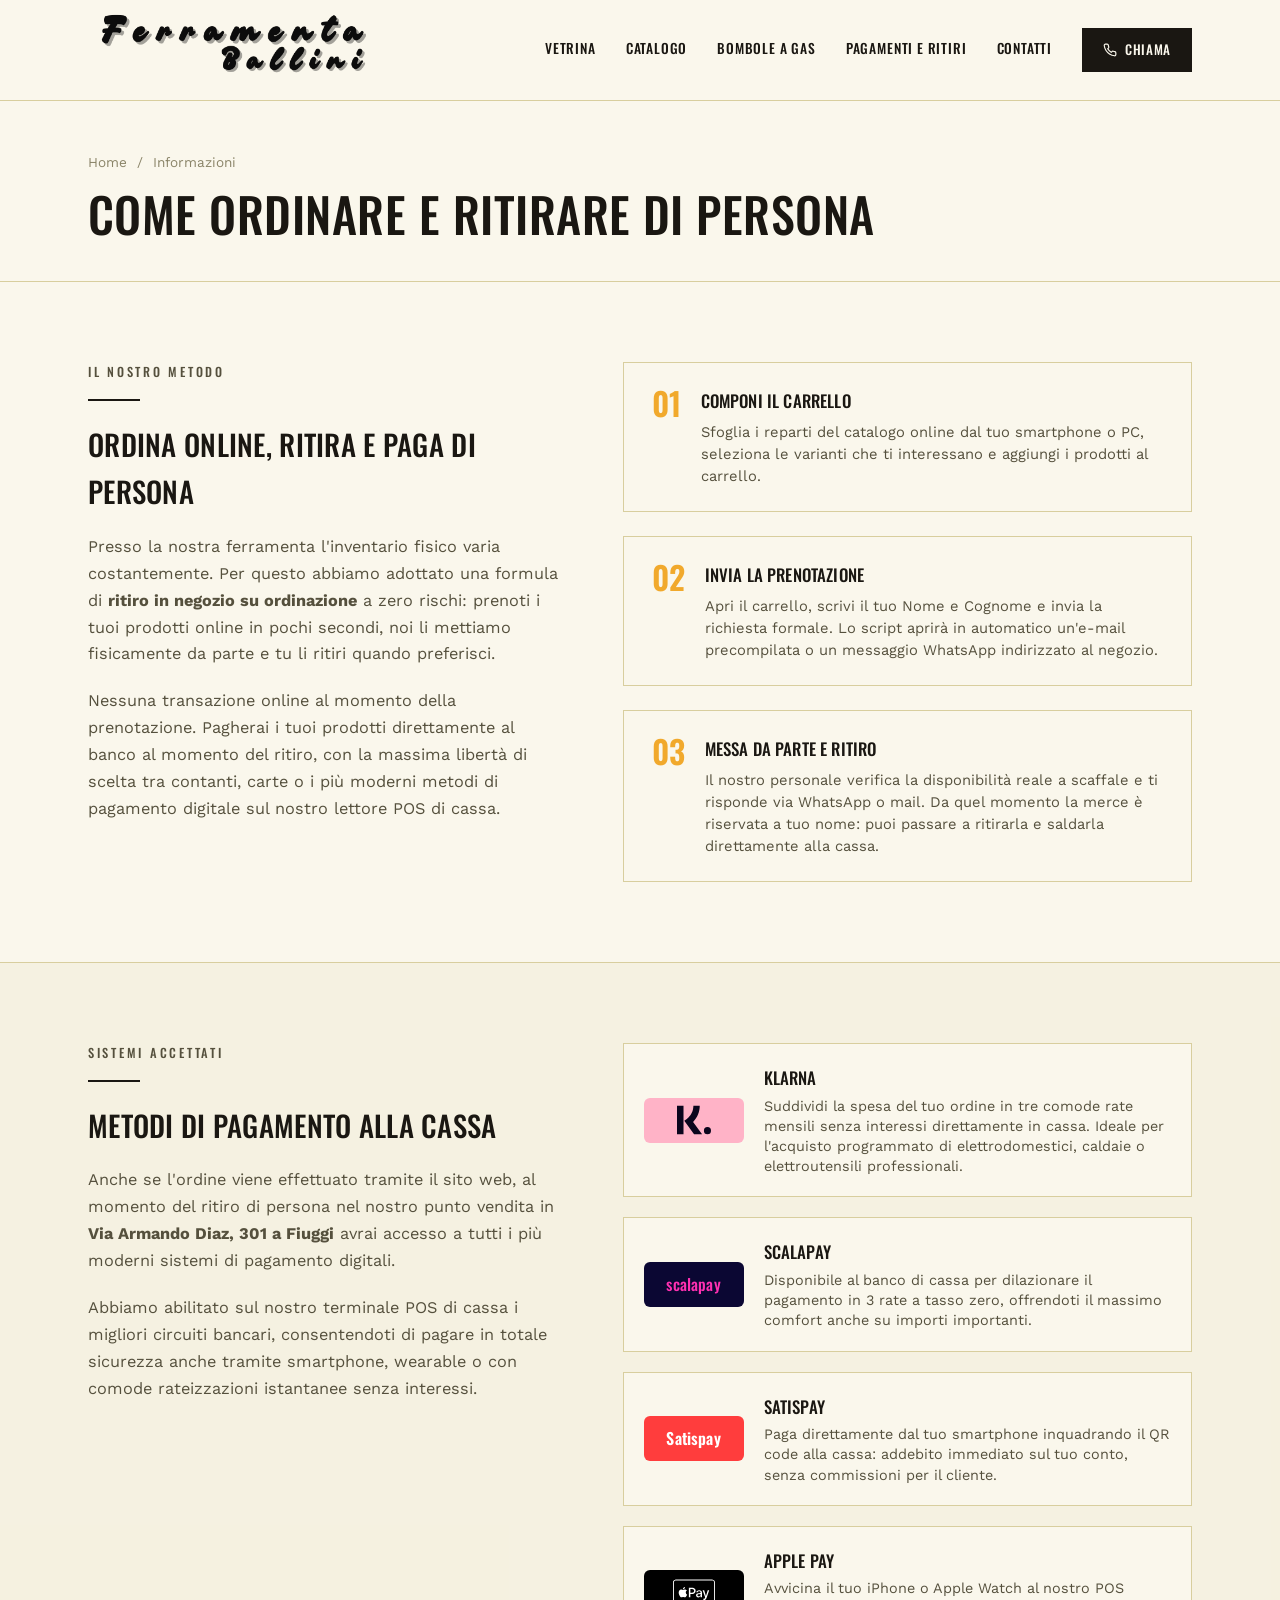
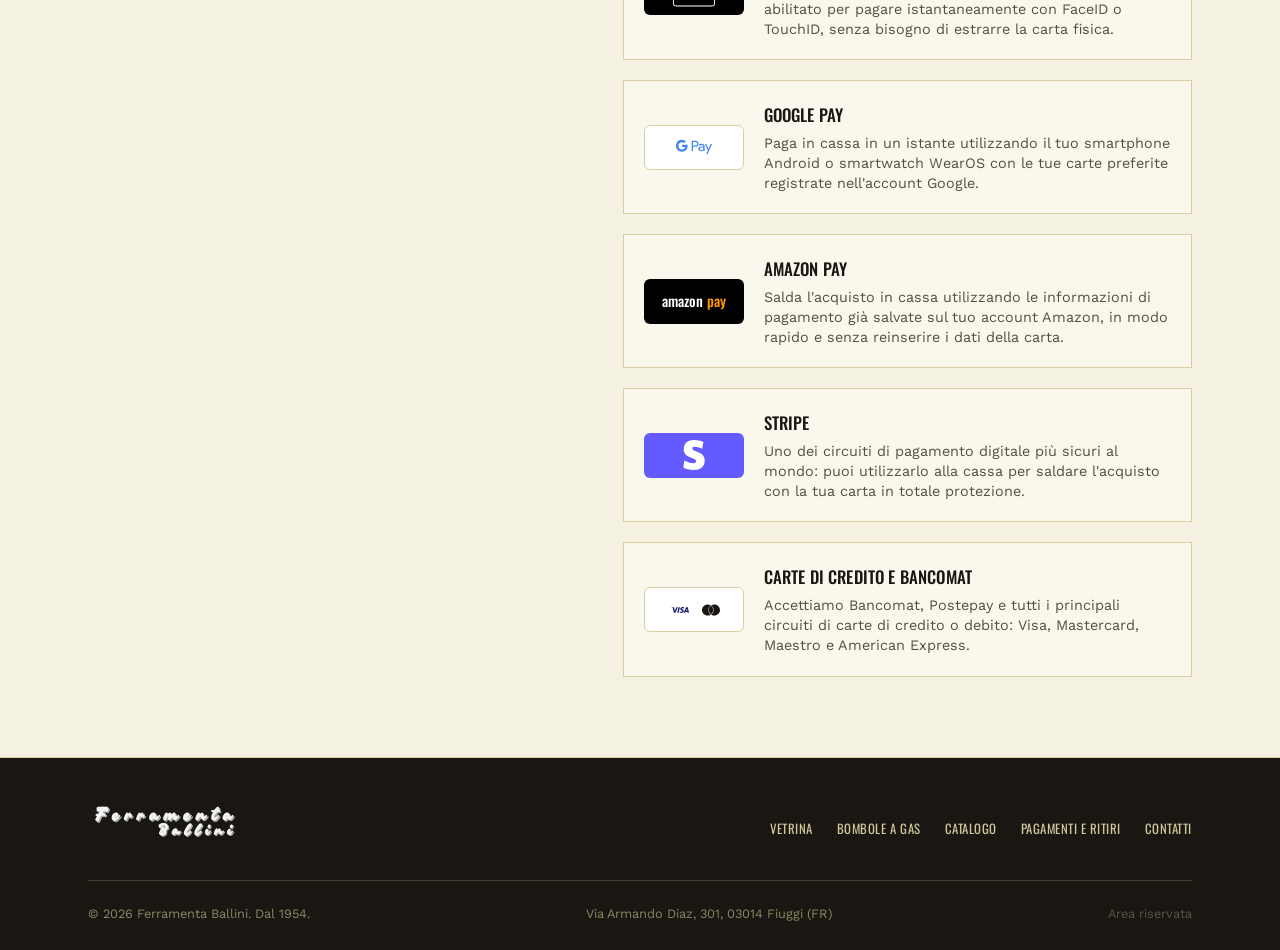
==== informazioni.html @ 7c8b30d3 "dpu0.1" ====
<!DOCTYPE html>
<html lang="it">
<head>
    <meta charset="UTF-8">
    <meta name="viewport" content="width=device-width, initial-scale=1.0">
    <title>Ordinazione Online e Ritiro in Negozio — Ferramenta Ballini</title>
    <meta name="description" content="Come prenotare i prodotti online a costo zero e ritirarli di persona pagando comodamente alla cassa con i metodi di pagamento digitali più moderni su Ferramenta Ballini a Fiuggi (FR).">
    <link rel="canonical" href="https://crballini.github.io/ferramentaballini/informazioni.html">
    <link rel="preconnect" href="https://fonts.googleapis.com">
    <link rel="preconnect" href="https://fonts.gstatic.com" crossorigin>
    <link href="https://fonts.googleapis.com/css2?family=Oswald:wght@400;500;600&family=Work+Sans:wght@400;500;600&display=swap" rel="stylesheet">
    <style>
        :root{
            --paper: #FAF7EC;
            --light-cream: #e8d6ba;
            --cream: #EBE3A9;
            --line: #D8CE9E;
            --ink: #1A1712;
            --ink-soft: #55503D;
            --ink-faint: #8A8468;
            --yellow: #F1A92C;
            --yellow-dark: #C9852A;
            --green: #2B8A3E;
        }
        *{
            margin:0;
            padding:0;
            box-sizing:border-box;
        }
        html{
            scroll-behavior:smooth;
        }
        body{
            background:var(--paper);
            color:var(--ink);
            font-family:'Work Sans', sans-serif;
            font-size:16px;
            line-height:1.65;
            overflow-x:hidden;
        }
        h1,h2,h3,h4, .label-font{
            font-family:'Oswald', sans-serif;
            text-transform:uppercase;
            letter-spacing:0.01em;
            font-weight:500;
        }
        .eyebrow{
            font-family:'Oswald', sans-serif;
            font-size:0.78rem;
            font-weight:500;
            letter-spacing:0.22em;
            text-transform:uppercase;
            color:var(--ink-soft);
            display:block;
        }
        .rule{
            width:52px;
            height:2px;
            background:var(--ink);
            margin:16px 0 20px;
        }
        .container{
            max-width:1160px;
            margin:0 auto;
            padding:0 28px;
        }
        a{
            color:inherit;
            text-decoration:none;
        }
        
        /* ---------- HEADER ---------- */
        .site-header{
            position:sticky;
            top:0;
            z-index:50;
            background:var(--paper);
            border-bottom:1px solid var(--line);
        }
        .site-header .container{
            display:flex;
            align-items:center;
            justify-content:space-between;
            padding-top:14px;
            padding-bottom:14px;
            gap:20px;
        }
        .brand img{
            height:72px;
            width:auto;
            display:block;
            mix-blend-mode:multiply;
        }
        nav{
            display:flex;
            align-items:center;
            gap:30px;
        }
        nav a{
            font-family:'Oswald', sans-serif;
            font-size:0.85rem;
            font-weight:500;
            letter-spacing:0.06em;
            text-transform:uppercase;
            position:relative;
            padding-bottom:4px;
            color:var(--ink);
        }
        nav a::after{
            content:"";
            position:absolute;
            left:0;
            bottom:0;
            width:0%;
            height:1px;
            background:var(--ink);
            transition:width 0.2s ease;
        }
        nav a:hover::after{
            width:100%;
        }
        .call-btn{
            font-family:'Oswald', sans-serif;
            font-weight:500;
            text-transform:uppercase;
            letter-spacing:0.05em;
            display:inline-flex;
            align-items:center;
            gap:8px;
            background:var(--ink);
            color:var(--paper);
            border:1px solid var(--ink);
            transition:background 0.15s ease, color 0.15s ease, border-color 0.15s ease;
            cursor:pointer;
            font-size:0.82rem;
            padding:10px 20px;
            white-space:nowrap;
        }
        .call-btn:hover{
            background:var(--yellow);
            border-color:var(--yellow);
            color:var(--ink);
        }
        .menu-toggle{
            display:none;
        }

        /* ---------- PAGE HEAD ---------- */
        .page-head{
            padding:50px 0 40px;
            background:var(--paper);
            border-bottom:1px solid var(--line);
        }
        .breadcrumb{
            font-size:0.85rem;
            color:var(--ink-faint);
            margin-bottom:15px;
        }
        .breadcrumb a{
            transition:color 0.15s ease;
        }
        .breadcrumb a:hover{
            color:var(--ink);
        }
        .page-head h1{
            font-size:clamp(2rem, 4vw, 3rem);
            line-height:1.1;
            color:var(--ink);
            font-weight:500;
        }

        /* ---------- INFO GRID LAYOUT ---------- */
        .info-section{
            padding:80px 0;
            border-bottom:1px solid var(--line);
        }
        .info-section:last-of-type{
            border-bottom:none;
        }
        .info-grid{
            display:grid;
            grid-template-columns:1fr 1.2fr;
            gap:60px;
            align-items:start;
        }
        .info-text-block h2{
            font-size:1.8rem;
            margin-bottom:18px;
            color:var(--ink);
        }
        .info-text-block p{
            color:var(--ink-soft);
            margin-bottom:20px;
            font-size:1.02rem;
        }

        /* ---------- DOUBLE CHECKING STEPS ---------- */
        .steps-container{
            display:flex;
            flex-direction:column;
            gap:24px;
        }
        .step-card{
            background:var(--paper);
            border:1px solid var(--line);
            padding:24px 28px;
            display:flex;
            gap:20px;
            position:relative;
        }
        .step-number{
            font-family:'Oswald', sans-serif;
            font-size:2rem;
            font-weight:600;
            color:var(--yellow);
            line-height:1;
        }
        .step-body h3{
            font-size:1.05rem;
            margin-bottom:6px;
            color:var(--ink);
        }
        .step-body p{
            font-size:0.92rem;
            color:var(--ink-soft);
            line-height:1.5;
        }

        /* ---------- PAYMENT BADGES ---------- */
        .payments-list{
            display:flex;
            flex-direction:column;
            gap:20px;
        }
        .payment-row{
            display:flex;
            align-items:center;
            gap:20px;
            padding:20px;
            border:1px solid var(--line);
            background:var(--paper);
        }
        .payment-logo-wrapper{
            width:100px;
            height:45px;
            display:flex;
            align-items:center;
            justify-content:center;
            flex-shrink:0;
            border-radius:6px;
            overflow:hidden;
        }
        .logo-klarna{ background:#FFB3C7; }
        .logo-scalapay{ background:#0B0733; }
        .logo-satispay{ background:#FF3D3D; }
        .logo-applepay{ background:#000000; }
        .logo-googlepay{ background:#FFFFFF; border:1px solid var(--line); }
        .logo-amazonpay{ background:#000000; }
        .logo-stripe{ background:#635BFF; }
        .logo-carte{ background:#FFFFFF; border:1px solid var(--line); }
        .payment-desc h4{
            font-size:1.05rem;
            color:var(--ink);
            margin-bottom:4px;
        }
        .payment-desc p{
            font-size:0.9rem;
            color:var(--ink-soft);
            line-height:1.4;
        }

        /* ---------- SVG PAYMENT ICONS ---------- */
        .svg-icon {
            width: 100%;
            height: 100%;
            object-fit: contain;
        }

        /* ---------- FOOTER ---------- */
        footer{
            background:var(--ink);
            color:var(--cream);
            padding:48px 0 26px;
            border-top:1px solid var(--line);
        }
        .footer-top{
            display:flex;
            justify-content:space-between;
            align-items:center;
            flex-wrap:wrap;
            gap:20px;
            padding-bottom:28px;
            border-bottom:1px solid rgba(235,227,169,0.2);
        }
        .footer-brand img{
            height:38px;
        }
        .footer-nav{
            display:flex;
            gap:24px;
            flex-wrap:wrap;
        }
        .footer-nav a{
            font-family:'Oswald', sans-serif;
            font-size:0.8rem;
            color:#CFC79A;
            text-transform:uppercase;
            letter-spacing:0.04em;
        }
        .footer-nav a:hover{
            color:var(--yellow);
        }
        .footer-bottom{
            padding-top:22px;
            font-size:0.8rem;
            color:#8B8564;
            display:flex;
            justify-content:space-between;
            flex-wrap:wrap;
            gap:10px;
        }

        /* ---------- RESPONSIVE ---------- */
        @media (max-width: 900px){
            nav{
                display:none;
            }
            .menu-toggle{
                display:inline-flex;
                align-items:center;
                justify-content:center;
                width:42px;
                height:42px;
                border:1px solid var(--ink);
                background:transparent;
                cursor:pointer;
                position:relative;
                z-index:1;
            }
            .menu-toggle .bar{
                transition:transform 0.2s ease, opacity 0.2s ease;
                transform-box:fill-box;
                transform-origin:center;
            }
            .site-header.open .menu-toggle .bar1{
                transform:translateY(6px) rotate(45deg);
            }
            .site-header.open .menu-toggle .bar2{
                opacity:0;
            }
            .site-header.open .menu-toggle .bar3{
                transform:translateY(-6px) rotate(-45deg);
            }
            .site-header.open nav{
                display:flex;
                flex-direction:column;
                align-items:flex-start;
                position:absolute;
                top:100%;
                left:0;
                right:0;
                background:var(--paper);
                border-bottom:1px solid var(--line);
                padding:20px 28px 24px;
                gap:18px;
            }
            .site-header.open nav .call-btn{
                margin-top:4px;
            }
            .info-grid{
                grid-template-columns:1fr;
                gap:40px;
            }
        }
        @media (max-width: 640px){
            .payment-row {
                flex-direction: column;
                align-items: flex-start;
                gap: 12px;
            }
            .payment-logo-wrapper {
                height: 35px;
            }
        }
    </style>
</head>
<body>
    <header class="site-header" id="siteHeader">
        <div class="container">
            <div class="brand">
                <a href="index.html"><img src="img_index/logo.png" alt="Ferramenta Ballini"></a>
            </div>
            <nav>
                <a href="index.html#offerte">Vetrina</a>
                <a href="index.html#catalogo">Catalogo</a>
                <a href="index.html#bombole-gas">Bombole a gas</a>
                <a href="informazioni.html">Pagamenti e ritiri</a>
                <a href="index.html#contatti">Contatti</a>
                <a class="call-btn" href="tel:+390775515391">
                    <svg width="14" height="14" viewBox="0 0 24 24" fill="none" stroke="currentColor" stroke-width="2" stroke-linecap="round" stroke-linejoin="round"><path d="M22 16.92v3a2 2 0 0 1-2.18 2 19.79 19.79 0 0 1-8.63-3.07 19.5 19.5 0 0 1-6-6 19.79 19.79 0 0 1-3.07-8.67A2 2 0 0 1 4.11 2h3a2 2 0 0 1 2 1.72c.127.96.361 1.903.7 2.81a2 2 0 0 1-.45 2.11L8.09 9.91a16 16 0 0 0 6 6l1.27-1.27a2 2 0 0 1 2.11-.45c.907.339 1.85.573 2.81.7A2 2 0 0 1 22 16.92z"/></svg>
                    Chiama
                </a>
            </nav>
            <button class="menu-toggle" id="menuToggle" aria-label="Apri il menu">
                <svg width="20" height="20" viewBox="0 0 24 24" fill="none" stroke="#1A1712" stroke-width="1.5" stroke-linecap="round">
                    <line class="bar bar1" x1="3" y1="6" x2="21" y2="6"/>
                    <line class="bar bar2" x1="3" y1="12" x2="21" y2="12"/>
                    <line class="bar bar3" x1="3" y1="18" x2="21" y2="18"/>
                </svg>
            </button>
        </div>
    </header>

    <section class="page-head">
        <div class="container">
            <div class="breadcrumb">
                <a href="index.html">Home</a> &nbsp;/&nbsp; Informazioni
            </div>
            <h1>Come Ordinare e Ritirare di Persona</h1>
        </div>
    </section>

    <!-- SEZIONE 1: COME FUNZIONA -->
    <section class="info-section">
        <div class="container info-grid">
            <div class="info-text-block">
                <span class="eyebrow">Il nostro metodo</span>
                <div class="rule"></div>
                <h2>Ordina Online, Ritira e Paga di Persona</h2>
                <p>Presso la nostra ferramenta l'inventario fisico varia costantemente. Per questo abbiamo adottato una formula di <strong>ritiro in negozio su ordinazione</strong> a zero rischi: prenoti i tuoi prodotti online in pochi secondi, noi li mettiamo fisicamente da parte e tu li ritiri quando preferisci.</p>
                <p>Nessuna transazione online al momento della prenotazione. Pagherai i tuoi prodotti direttamente al banco al momento del ritiro, con la massima libertà di scelta tra contanti, carte o i più moderni metodi di pagamento digitale sul nostro lettore POS di cassa.</p>
            </div>
            <div class="steps-container">
                <div class="step-card">
                    <div class="step-number">01</div>
                    <div class="step-body">
                        <h3>Componi il carrello</h3>
                        <p>Sfoglia i reparti del catalogo online dal tuo smartphone o PC, seleziona le varianti che ti interessano e aggiungi i prodotti al carrello.</p>
                    </div>
                </div>
                <div class="step-card">
                    <div class="step-number">02</div>
                    <div class="step-body">
                        <h3>Invia la prenotazione</h3>
                        <p>Apri il carrello, scrivi il tuo Nome e Cognome e invia la richiesta formale. Lo script aprirà in automatico un'e-mail precompilata o un messaggio WhatsApp indirizzato al negozio.</p>
                    </div>
                </div>
                <div class="step-card">
                    <div class="step-number">03</div>
                    <div class="step-body">
                        <h3>Messa da parte e ritiro</h3>
                        <p>Il nostro personale verifica la disponibilità reale a scaffale e ti risponde via WhatsApp o mail. Da quel momento la merce è riservata a tuo nome: puoi passare a ritirarla e saldarla direttamente alla cassa.</p>
                    </div>
                </div>
            </div>
        </div>
    </section>

    <!-- SEZIONE 2: PAGAMENTI AL RITIRO (IN NEGOZIO) -->
    <section class="info-section" style="background-color: rgba(216, 206, 158, 0.15);">
        <div class="container info-grid">
            <div class="info-text-block">
                <span class="eyebrow">Sistemi accettati</span>
                <div class="rule"></div>
                <h2>Metodi di Pagamento alla Cassa</h2>
                <p>Anche se l'ordine viene effettuato tramite il sito web, al momento del ritiro di persona nel nostro punto vendita in <strong>Via Armando Diaz, 301 a Fiuggi</strong> avrai accesso a tutti i più moderni sistemi di pagamento digitali.</p>
                <p>Abbiamo abilitato sul nostro terminale POS di cassa i migliori circuiti bancari, consentendoti di pagare in totale sicurezza anche tramite smartphone, wearable o con comode rateizzazioni istantanee senza interessi.</p>
            </div>
            <div class="payments-list">
                <!-- KLARNA -->
                <div class="payment-row">
                    <div class="payment-logo-wrapper logo-klarna">
                        <!-- Klarna Logo SVG (ufficiale, simple-icons) -->
                        <svg width="34" height="34" viewBox="0 0 24 24" xmlns="http://www.w3.org/2000/svg" role="img" aria-label="Klarna">
                            <path fill="#0B051D" d="M4.592 2v20H0V2h4.592zm11.46 0c0 4.194-1.583 8.105-4.415 11.068l-.278.283L17.702 22h-5.668l-6.893-9.4 1.779-1.332c2.858-2.14 4.535-5.378 4.637-8.924L11.562 2h4.49zM21.5 17a2.5 2.5 0 110 5 2.5 2.5 0 010-5z"/>
                        </svg>
                    </div>
                    <div class="payment-desc">
                        <h4>Klarna</h4>
                        <p>Suddividi la spesa del tuo ordine in tre comode rate mensili senza interessi direttamente in cassa. Ideale per l'acquisto programmato di elettrodomestici, caldaie o elettroutensili professionali.</p>
                    </div>
                </div>

                <!-- SCALAPAY -->
                <div class="payment-row">
                    <div class="payment-logo-wrapper logo-scalapay">
                        <!-- Scalapay: non incluso nei set di loghi open-source disponibili;
                             wordmark testuale fedele a colori e stile ufficiali -->
                        <span style="font-family:'Oswald', sans-serif; font-weight:500; font-size:1rem; letter-spacing:0.01em; color:#FF30B1; text-transform:lowercase;">scalapay</span>
                    </div>
                    <div class="payment-desc">
                        <h4>Scalapay</h4>
                        <p>Disponibile al banco di cassa per dilazionare il pagamento in 3 rate a tasso zero, offrendoti il massimo comfort anche su importi importanti.</p>
                    </div>
                </div>

                <!-- SATISPAY -->
                <div class="payment-row">
                    <div class="payment-logo-wrapper logo-satispay">
                        <!-- Satispay: nessun logo vettoriale ufficiale open-source disponibile;
                             wordmark testuale fedele al colore di brand -->
                        <span style="font-family:'Oswald', sans-serif; font-weight:600; font-size:1rem; letter-spacing:0.01em; color:#FFFFFF;">Satispay</span>
                    </div>
                    <div class="payment-desc">
                        <h4>Satispay</h4>
                        <p>Paga direttamente dal tuo smartphone inquadrando il QR code alla cassa: addebito immediato sul tuo conto, senza commissioni per il cliente.</p>
                    </div>
                </div>

                <!-- APPLE PAY -->
                <div class="payment-row">
                    <div class="payment-logo-wrapper logo-applepay">
                        <!-- Apple Pay Logo SVG (ufficiale, simple-icons) -->
                        <svg width="42" height="42" viewBox="0 0 24 24" xmlns="http://www.w3.org/2000/svg" role="img" aria-label="Apple Pay">
                            <path fill="#FFFFFF" d="M2.15 4.318a42.16 42.16 0 0 0-.454.003c-.15.005-.303.013-.452.04a1.44 1.44 0 0 0-1.06.772c-.07.138-.114.278-.14.43-.028.148-.037.3-.04.45A10.2 10.2 0 0 0 0 6.222v11.557c0 .07.002.138.003.207.004.15.013.303.04.452.027.15.072.291.142.429a1.436 1.436 0 0 0 .63.63c.138.07.278.115.43.142.148.027.3.036.45.04l.208.003h20.194l.207-.003c.15-.004.303-.013.452-.04.15-.027.291-.071.428-.141a1.432 1.432 0 0 0 .631-.631c.07-.138.115-.278.141-.43.027-.148.036-.3.04-.45.002-.07.003-.138.003-.208l.001-.246V6.221c0-.07-.002-.138-.004-.207a2.995 2.995 0 0 0-.04-.452 1.446 1.446 0 0 0-1.2-1.201 3.022 3.022 0 0 0-.452-.04 10.448 10.448 0 0 0-.453-.003zm0 .512h19.942c.066 0 .131.002.197.003.115.004.25.01.375.032.109.02.2.05.287.094a.927.927 0 0 1 .407.407.997.997 0 0 1 .094.288c.022.123.028.258.031.374.002.065.003.13.003.197v11.552c0 .065 0 .13-.003.196-.003.115-.009.25-.032.375a.927.927 0 0 1-.5.693 1.002 1.002 0 0 1-.286.094 2.598 2.598 0 0 1-.373.032l-.2.003H1.906c-.066 0-.133-.002-.196-.003a2.61 2.61 0 0 1-.375-.032c-.109-.02-.2-.05-.288-.094a.918.918 0 0 1-.406-.407 1.006 1.006 0 0 1-.094-.288 2.531 2.531 0 0 1-.032-.373 9.588 9.588 0 0 1-.002-.197V6.224c0-.065 0-.131.002-.197.004-.114.01-.248.032-.375.02-.108.05-.199.094-.287a.925.925 0 0 1 .407-.406 1.03 1.03 0 0 1 .287-.094c.125-.022.26-.029.375-.032.065-.002.131-.002.196-.003zm4.71 3.7c-.3.016-.668.199-.88.456-.191.22-.36.58-.316.918.338.03.675-.169.888-.418.205-.258.345-.603.308-.955zm2.207.42v5.493h.852v-1.877h1.18c1.078 0 1.835-.739 1.835-1.812 0-1.07-.742-1.805-1.808-1.805zm.852.719h.982c.739 0 1.161.396 1.161 1.089 0 .692-.422 1.092-1.164 1.092h-.979zm-3.154.3c-.45.01-.83.28-1.05.28-.235 0-.593-.264-.981-.257a1.446 1.446 0 0 0-1.23.747c-.527.908-.139 2.255.374 2.995.249.366.549.769.944.754.373-.014.52-.242.973-.242.454 0 .586.242.98.235.41-.007.667-.366.915-.733.286-.417.403-.82.41-.841-.007-.008-.79-.308-.797-1.209-.008-.754.615-1.113.644-1.135-.352-.52-.9-.578-1.09-.593a1.123 1.123 0 0 0-.092-.002zm8.204.397c-.99 0-1.606.533-1.652 1.256h.777c.072-.358.369-.586.845-.586.502 0 .803.266.803.711v.309l-1.097.064c-.951.054-1.488.484-1.488 1.184 0 .72.548 1.207 1.332 1.207.526 0 1.032-.281 1.264-.727h.019v.659h.788v-2.76c0-.803-.62-1.317-1.591-1.317zm1.94.072l1.446 4.009c0 .003-.073.24-.073.247-.125.41-.33.571-.711.571-.069 0-.206 0-.267-.015v.666c.06.011.267.019.335.019.83 0 1.226-.312 1.568-1.283l1.5-4.214h-.868l-1.012 3.259h-.015l-1.013-3.26zm-1.167 2.189v.316c0 .521-.45.917-1.024.917-.442 0-.731-.228-.731-.579 0-.342.278-.56.769-.593z"/>
                        </svg>
                    </div>
                    <div class="payment-desc">
                        <h4>Apple Pay</h4>
                        <p>Avvicina il tuo iPhone o Apple Watch al nostro POS abilitato per pagare istantaneamente con FaceID o TouchID, senza bisogno di estrarre la carta fisica.</p>
                    </div>
                </div>

                <!-- GOOGLE PAY -->
                <div class="payment-row">
                    <div class="payment-logo-wrapper logo-googlepay">
                        <!-- Google Pay Logo SVG (ufficiale, simple-icons) -->
                        <svg width="36" height="36" viewBox="0 0 24 24" xmlns="http://www.w3.org/2000/svg" role="img" aria-label="Google Pay">
                            <path fill="#4285F4" d="M3.963 7.235A3.963 3.963 0 00.422 9.419a3.963 3.963 0 000 3.559 3.963 3.963 0 003.541 2.184c1.07 0 1.97-.352 2.627-.957.748-.69 1.18-1.71 1.18-2.916a4.722 4.722 0 00-.07-.806H3.964v1.526h2.14a1.835 1.835 0 01-.79 1.205c-.356.241-.814.379-1.35.379-1.034 0-1.911-.697-2.225-1.636a2.375 2.375 0 010-1.517c.314-.94 1.191-1.636 2.225-1.636a2.152 2.152 0 011.52.594l1.132-1.13a3.808 3.808 0 00-2.652-1.033zm6.501.55v6.9h.886V11.89h1.465c.603 0 1.11-.196 1.522-.588a1.911 1.911 0 00.635-1.464 1.92 1.92 0 00-.635-1.456 2.125 2.125 0 00-1.522-.598zm2.427.85a1.156 1.156 0 01.823.365 1.176 1.176 0 010 1.686 1.171 1.171 0 01-.877.357H11.35V8.635h1.487a1.156 1.156 0 01.054 0zm4.124 1.175c-.842 0-1.477.308-1.907.925l.781.491c.288-.417.68-.626 1.175-.626a1.255 1.255 0 01.856.323 1.009 1.009 0 01.366.785v.202c-.34-.193-.774-.289-1.3-.289-.617 0-1.11.145-1.479.434-.37.288-.554.677-.554 1.165a1.476 1.476 0 00.525 1.156c.35.308.785.463 1.305.463.61 0 1.098-.27 1.465-.81h.038v.655h.848v-2.909c0-.61-.19-1.09-.568-1.44-.38-.35-.896-.525-1.551-.525zm2.263.154l1.946 4.422-1.098 2.38h.915L24 9.963h-.965l-1.368 3.391h-.02l-1.406-3.39zm-2.146 2.368c.494 0 .88.11 1.156.33 0 .372-.147.696-.44.973a1.413 1.413 0 01-.997.414 1.081 1.081 0 01-.69-.232.708.708 0 01-.293-.578c0-.257.12-.47.363-.647.24-.173.54-.26.9-.26Z"/>
                        </svg>
                    </div>
                    <div class="payment-desc">
                        <h4>Google Pay</h4>
                        <p>Paga in cassa in un istante utilizzando il tuo smartphone Android o smartwatch WearOS con le tue carte preferite registrate nell'account Google.</p>
                    </div>
                </div>

                <!-- AMAZON PAY -->
                <div class="payment-row">
                    <div class="payment-logo-wrapper logo-amazonpay">
                        <!-- Amazon Pay: nessun logo vettoriale ufficiale open-source disponibile;
                             wordmark testuale fedele ai colori di brand -->
                        <span style="font-family:'Oswald', sans-serif; font-weight:500; font-size:0.9rem;">
                            <span style="color:#FFFFFF;">amazon</span><span style="color:#FF9900;"> pay</span>
                        </span>
                    </div>
                    <div class="payment-desc">
                        <h4>Amazon Pay</h4>
                        <p>Salda l'acquisto in cassa utilizzando le informazioni di pagamento già salvate sul tuo account Amazon, in modo rapido e senza reinserire i dati della carta.</p>
                    </div>
                </div>

                <!-- STRIPE -->
                <div class="payment-row">
                    <div class="payment-logo-wrapper logo-stripe">
                        <!-- Stripe Logo SVG (ufficiale, simple-icons) -->
                        <svg width="30" height="30" viewBox="0 0 24 24" xmlns="http://www.w3.org/2000/svg" role="img" aria-label="Stripe">
                            <path fill="#FFFFFF" d="M13.976 9.15c-2.172-.806-3.356-1.426-3.356-2.409 0-.831.683-1.305 1.901-1.305 2.227 0 4.515.858 6.09 1.631l.89-5.494C18.252.975 15.697 0 12.165 0 9.667 0 7.589.654 6.104 1.872 4.56 3.147 3.757 4.992 3.757 7.218c0 4.039 2.467 5.76 6.476 7.219 2.585.92 3.445 1.574 3.445 2.583 0 .98-.84 1.545-2.354 1.545-1.875 0-4.965-.921-6.99-2.109l-.9 5.555C5.175 22.99 8.385 24 11.714 24c2.641 0 4.843-.624 6.328-1.813 1.664-1.305 2.525-3.236 2.525-5.732 0-4.128-2.524-5.851-6.594-7.305h.003z"/>
                        </svg>
                    </div>
                    <div class="payment-desc">
                        <h4>Stripe</h4>
                        <p>Uno dei circuiti di pagamento digitale più sicuri al mondo: puoi utilizzarlo alla cassa per saldare l'acquisto con la tua carta in totale protezione.</p>
                    </div>
                </div>

                <!-- CARTE DI CREDITO E BANCOMAT -->
                <div class="payment-row">
                    <div class="payment-logo-wrapper logo-carte">
                        <!-- Visa e Mastercard Logo SVG (ufficiali, simple-icons) -->
                        <svg width="30" height="18" viewBox="0 0 24 24" xmlns="http://www.w3.org/2000/svg" role="img" aria-label="Visa" style="margin-right:4px;">
                            <path fill="#1A1F71" d="M9.112 8.262L5.97 15.758H3.92L2.374 9.775c-.094-.368-.175-.503-.461-.658C1.447 8.864.677 8.627 0 8.479l.046-.217h3.3a.904.904 0 01.894.764l.817 4.338 2.018-5.102zm8.033 5.049c.008-1.979-2.736-2.088-2.717-2.972.006-.269.262-.555.822-.628a3.66 3.66 0 011.913.336l.34-1.59a5.207 5.207 0 00-1.814-.333c-1.917 0-3.266 1.02-3.278 2.479-.012 1.079.963 1.68 1.698 2.04.756.367 1.01.603 1.006.931-.005.504-.602.725-1.16.734-.975.015-1.54-.263-1.992-.473l-.351 1.642c.453.208 1.289.39 2.156.398 2.037 0 3.37-1.006 3.377-2.564m5.061 2.447H24l-1.565-7.496h-1.656a.883.883 0 00-.826.55l-2.909 6.946h2.036l.405-1.12h2.488zm-2.163-2.656l1.02-2.815.588 2.815zm-8.16-4.84l-1.603 7.496H8.34l1.605-7.496z"/>
                        </svg>
                        <svg width="24" height="18" viewBox="0 0 24 24" xmlns="http://www.w3.org/2000/svg" role="img" aria-label="Mastercard">
                            <path fill="#1A1712" d="M11.343 18.031c.058.049.12.098.181.146-1.177.783-2.59 1.238-4.107 1.238C3.32 19.416 0 16.096 0 12c0-4.095 3.32-7.416 7.416-7.416 1.518 0 2.931.456 4.105 1.238-.06.051-.12.098-.165.15C9.6 7.489 8.595 9.688 8.595 12c0 2.311 1.001 4.51 2.748 6.031zm5.241-13.447c-1.52 0-2.931.456-4.105 1.238.06.051.12.098.165.15C14.4 7.489 15.405 9.688 15.405 12c0 2.31-1.001 4.507-2.748 6.031-.058.049-.12.098-.181.146 1.177.783 2.588 1.238 4.107 1.238C20.68 19.416 24 16.096 24 12c0-4.094-3.32-7.416-7.416-7.416zM12 6.174c-.096.075-.189.15-.28.231C10.156 7.764 9.169 9.765 9.169 12c0 2.236.987 4.236 2.551 5.595.09.08.185.158.28.232.096-.074.189-.152.28-.232 1.563-1.359 2.551-3.359 2.551-5.595 0-2.235-.987-4.236-2.551-5.595-.09-.08-.184-.156-.28-.231z"/>
                        </svg>
                    </div>
                    <div class="payment-desc">
                        <h4>Carte di Credito e Bancomat</h4>
                        <p>Accettiamo Bancomat, Postepay e tutti i principali circuiti di carte di credito o debito: Visa, Mastercard, Maestro e American Express.</p>
                    </div>
                </div>
            </div>
        </div>
    </section>

    <footer>
        <div class="container">
            <div class="footer-top">
                <div class="footer-brand">
                    <img src="img_index/logo_footer.png" alt="Ferramenta Ballini">
                </div>
                <div class="footer-nav">
                    <a href="index.html#offerte">Vetrina</a>
                    <a href="index.html#bombole-gas">Bombole a gas</a>
                    <a href="index.html#catalogo">Catalogo</a>
                    <a href="informazioni.html">Pagamenti e ritiri</a>
                    <a href="index.html#contatti">Contatti</a>
                </div>
            </div>
            <div class="footer-bottom">
                <span>© 2026 Ferramenta Ballini. Dal 1954.</span>
                <span>Via Armando Diaz, 301, 03014 Fiuggi (FR)</span>
                <a href="area-gestione.html" style="opacity:0.55;">Area riservata</a>
            </div>
        </div>
    </footer>

    <script>
        const menuToggle = document.getElementById('menuToggle');
        const header = document.getElementById('siteHeader');
        menuToggle.addEventListener('click', (e) => {
            e.stopPropagation();
            header.classList.toggle('open');
        });
        document.querySelectorAll('nav a').forEach(a=>{
            a.addEventListener('click', ()=> header.classList.remove('open'));
        });
        document.addEventListener('click', (e) => {
            if (header.classList.contains('open') && !header.contains(e.target)){
                header.classList.remove('open');
            }
        });
        document.addEventListener('keydown', (e) => {
            if (e.key === 'Escape') header.classList.remove('open');
        });
    </script>
</body>
</html>
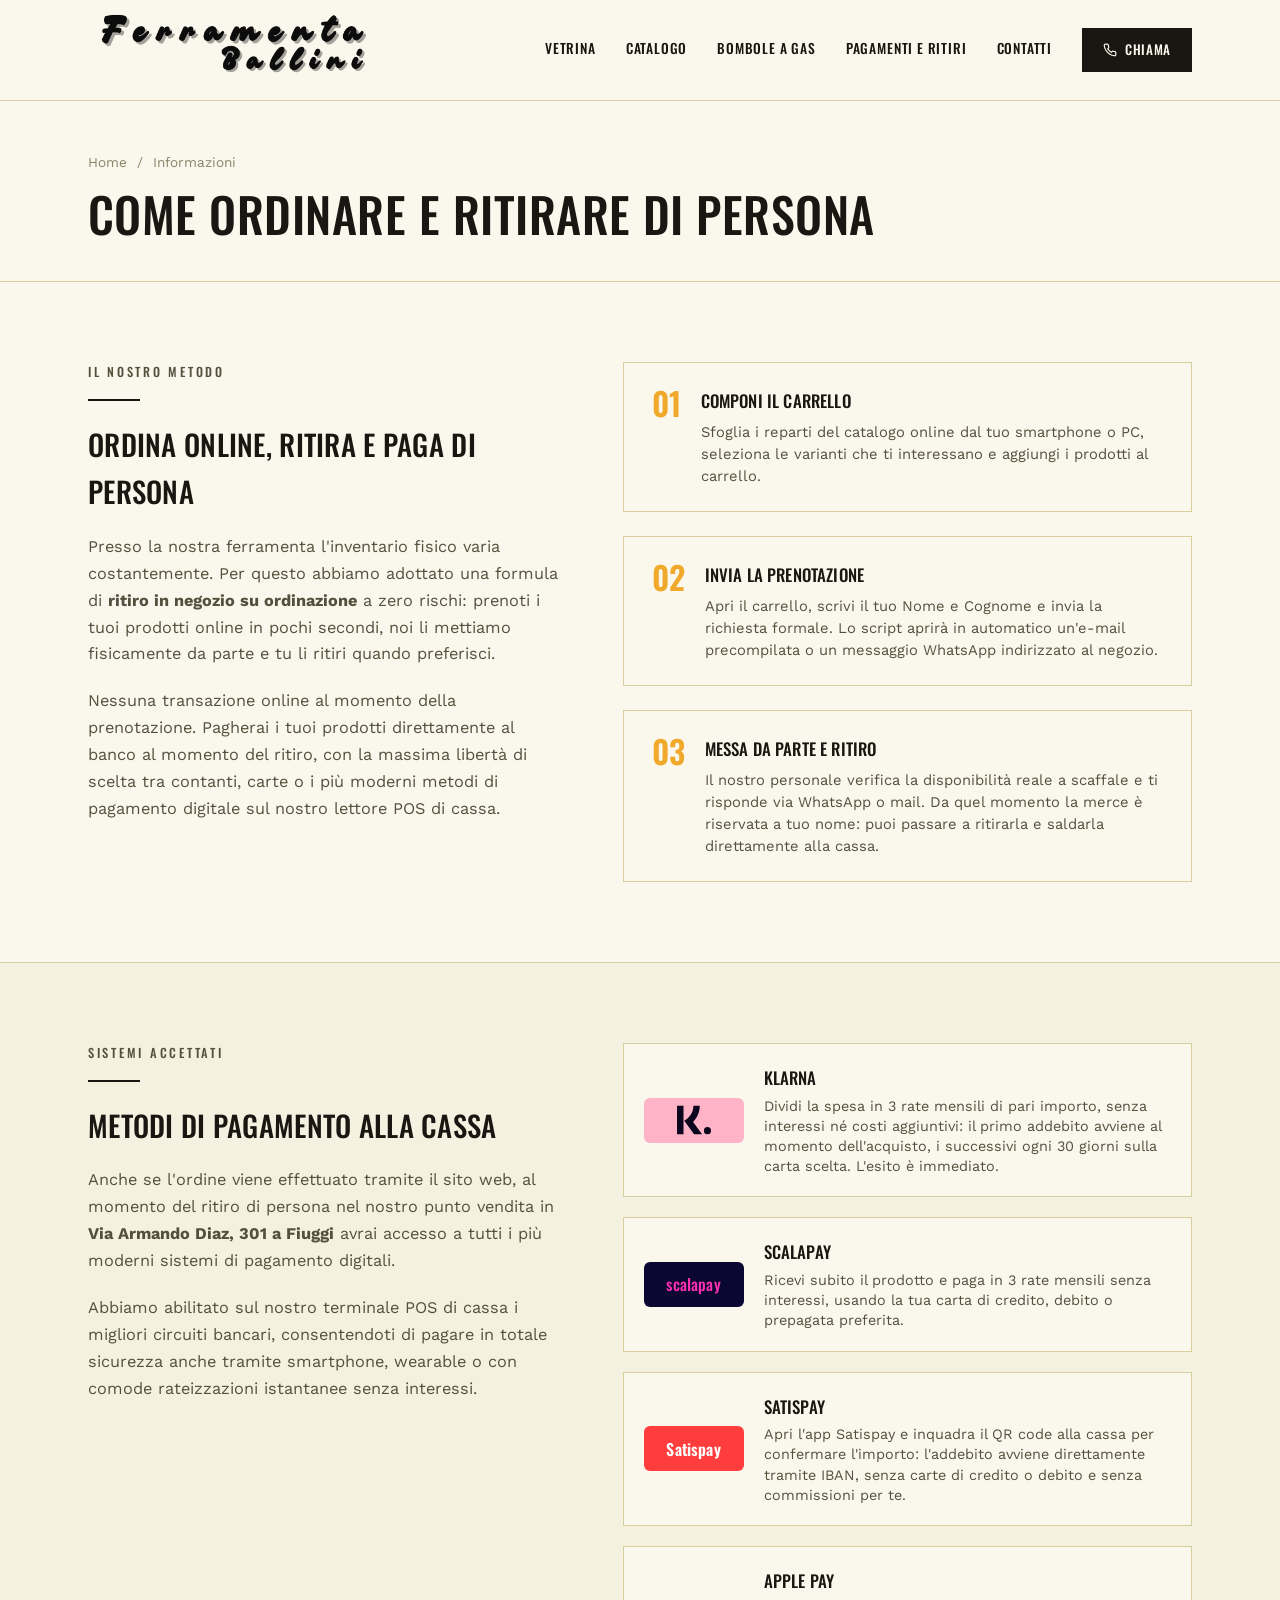
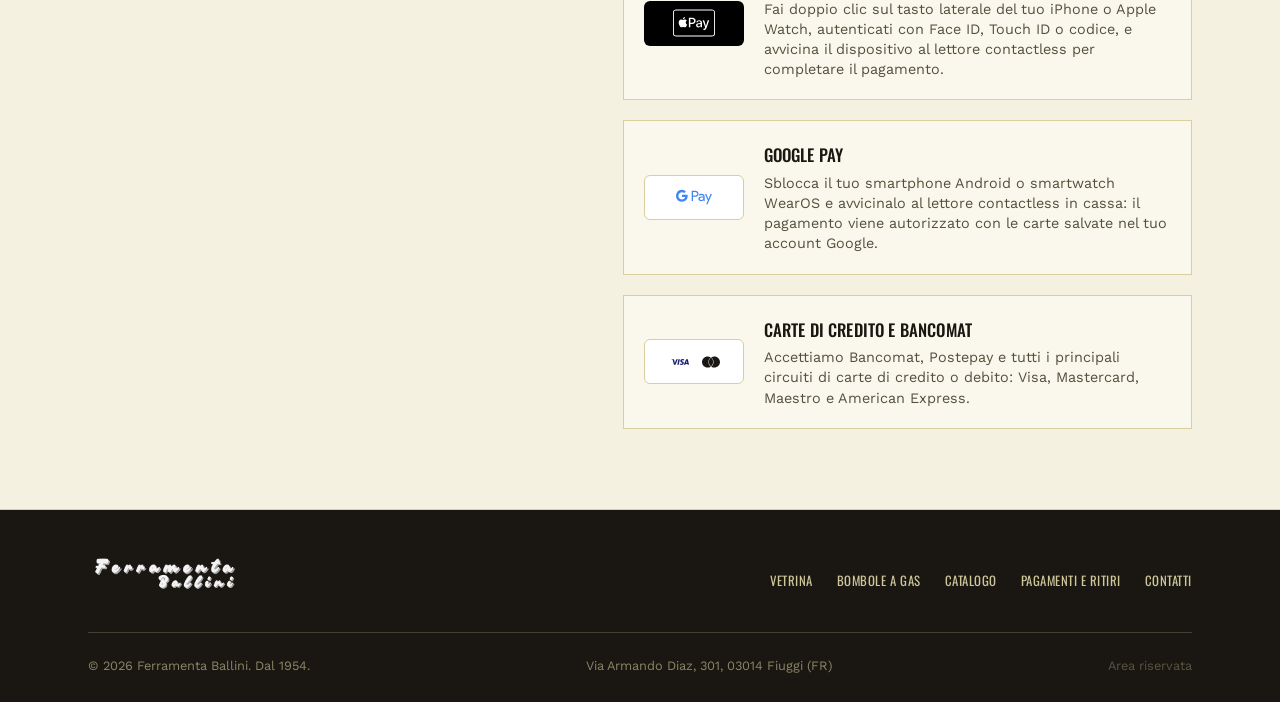
==== commit ae46e9e0: "payment, pick up" ====
--- a/informazioni.html
+++ b/informazioni.html
@@ -477,7 +477,7 @@
                     </div>
                     <div class="payment-desc">
                         <h4>Klarna</h4>
-                        <p>Suddividi la spesa del tuo ordine in tre comode rate mensili senza interessi direttamente in cassa. Ideale per l'acquisto programmato di elettrodomestici, caldaie o elettroutensili professionali.</p>
+                        <p>Dividi la spesa in 3 rate mensili di pari importo, senza interessi né costi aggiuntivi: il primo addebito avviene al momento dell'acquisto, i successivi ogni 30 giorni sulla carta scelta. L'esito è immediato.</p>
                     </div>
                 </div>
 
@@ -490,7 +490,7 @@
                     </div>
                     <div class="payment-desc">
                         <h4>Scalapay</h4>
-                        <p>Disponibile al banco di cassa per dilazionare il pagamento in 3 rate a tasso zero, offrendoti il massimo comfort anche su importi importanti.</p>
+                        <p>Ricevi subito il prodotto e paga in 3 rate mensili senza interessi, usando la tua carta di credito, debito o prepagata preferita.</p>
                     </div>
                 </div>
 
@@ -503,7 +503,7 @@
                     </div>
                     <div class="payment-desc">
                         <h4>Satispay</h4>
-                        <p>Paga direttamente dal tuo smartphone inquadrando il QR code alla cassa: addebito immediato sul tuo conto, senza commissioni per il cliente.</p>
+                        <p>Apri l'app Satispay e inquadra il QR code alla cassa per confermare l'importo: l'addebito avviene direttamente tramite IBAN, senza carte di credito o debito e senza commissioni per te.</p>
                     </div>
                 </div>
 
@@ -517,7 +517,7 @@
                     </div>
                     <div class="payment-desc">
                         <h4>Apple Pay</h4>
-                        <p>Avvicina il tuo iPhone o Apple Watch al nostro POS abilitato per pagare istantaneamente con FaceID o TouchID, senza bisogno di estrarre la carta fisica.</p>
+                        <p>Fai doppio clic sul tasto laterale del tuo iPhone o Apple Watch, autenticati con Face ID, Touch ID o codice, e avvicina il dispositivo al lettore contactless per completare il pagamento.</p>
                     </div>
                 </div>
 
@@ -531,36 +531,7 @@
                     </div>
                     <div class="payment-desc">
                         <h4>Google Pay</h4>
-                        <p>Paga in cassa in un istante utilizzando il tuo smartphone Android o smartwatch WearOS con le tue carte preferite registrate nell'account Google.</p>
-                    </div>
-                </div>
-
-                <!-- AMAZON PAY -->
-                <div class="payment-row">
-                    <div class="payment-logo-wrapper logo-amazonpay">
-                        <!-- Amazon Pay: nessun logo vettoriale ufficiale open-source disponibile;
-                             wordmark testuale fedele ai colori di brand -->
-                        <span style="font-family:'Oswald', sans-serif; font-weight:500; font-size:0.9rem;">
-                            <span style="color:#FFFFFF;">amazon</span><span style="color:#FF9900;"> pay</span>
-                        </span>
-                    </div>
-                    <div class="payment-desc">
-                        <h4>Amazon Pay</h4>
-                        <p>Salda l'acquisto in cassa utilizzando le informazioni di pagamento già salvate sul tuo account Amazon, in modo rapido e senza reinserire i dati della carta.</p>
-                    </div>
-                </div>
-
-                <!-- STRIPE -->
-                <div class="payment-row">
-                    <div class="payment-logo-wrapper logo-stripe">
-                        <!-- Stripe Logo SVG (ufficiale, simple-icons) -->
-                        <svg width="30" height="30" viewBox="0 0 24 24" xmlns="http://www.w3.org/2000/svg" role="img" aria-label="Stripe">
-                            <path fill="#FFFFFF" d="M13.976 9.15c-2.172-.806-3.356-1.426-3.356-2.409 0-.831.683-1.305 1.901-1.305 2.227 0 4.515.858 6.09 1.631l.89-5.494C18.252.975 15.697 0 12.165 0 9.667 0 7.589.654 6.104 1.872 4.56 3.147 3.757 4.992 3.757 7.218c0 4.039 2.467 5.76 6.476 7.219 2.585.92 3.445 1.574 3.445 2.583 0 .98-.84 1.545-2.354 1.545-1.875 0-4.965-.921-6.99-2.109l-.9 5.555C5.175 22.99 8.385 24 11.714 24c2.641 0 4.843-.624 6.328-1.813 1.664-1.305 2.525-3.236 2.525-5.732 0-4.128-2.524-5.851-6.594-7.305h.003z"/>
-                        </svg>
-                    </div>
-                    <div class="payment-desc">
-                        <h4>Stripe</h4>
-                        <p>Uno dei circuiti di pagamento digitale più sicuri al mondo: puoi utilizzarlo alla cassa per saldare l'acquisto con la tua carta in totale protezione.</p>
+                        <p>Sblocca il tuo smartphone Android o smartwatch WearOS e avvicinalo al lettore contactless in cassa: il pagamento viene autorizzato con le carte salvate nel tuo account Google.</p>
                     </div>
                 </div>
 
